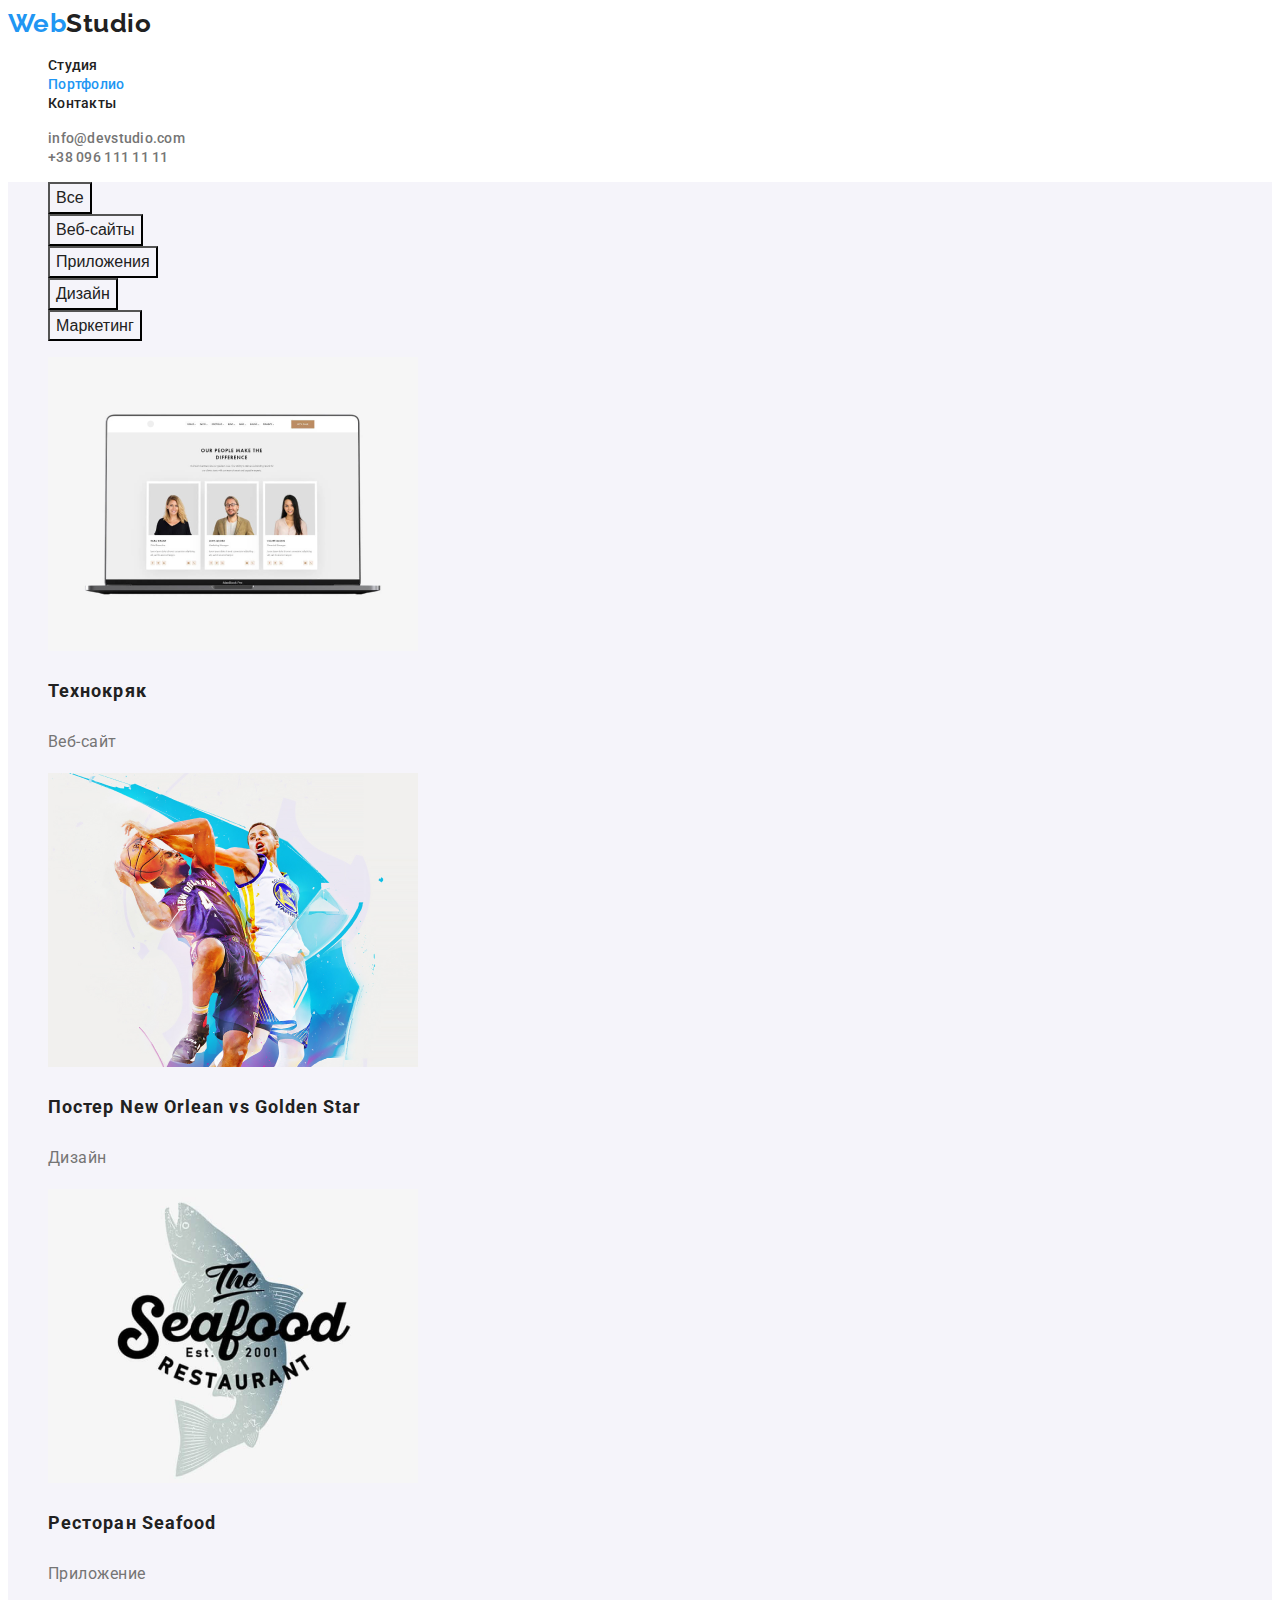
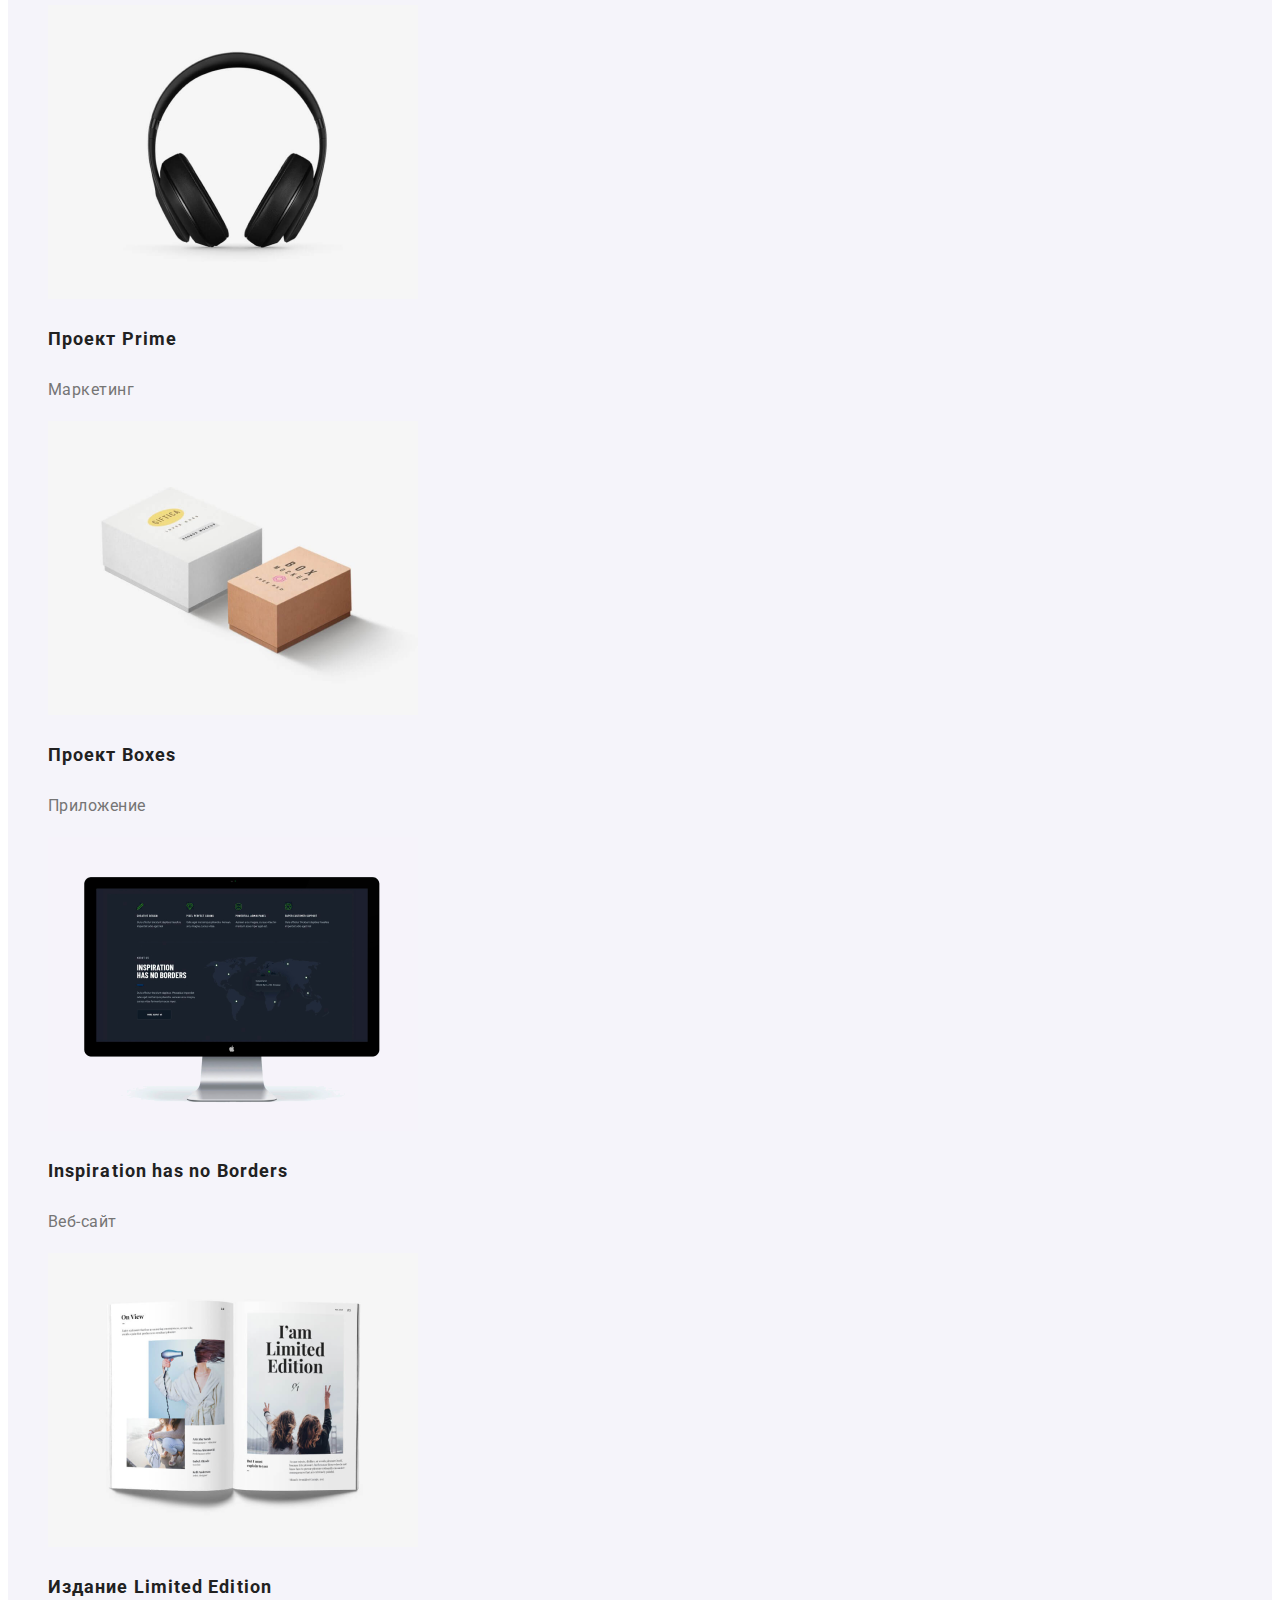
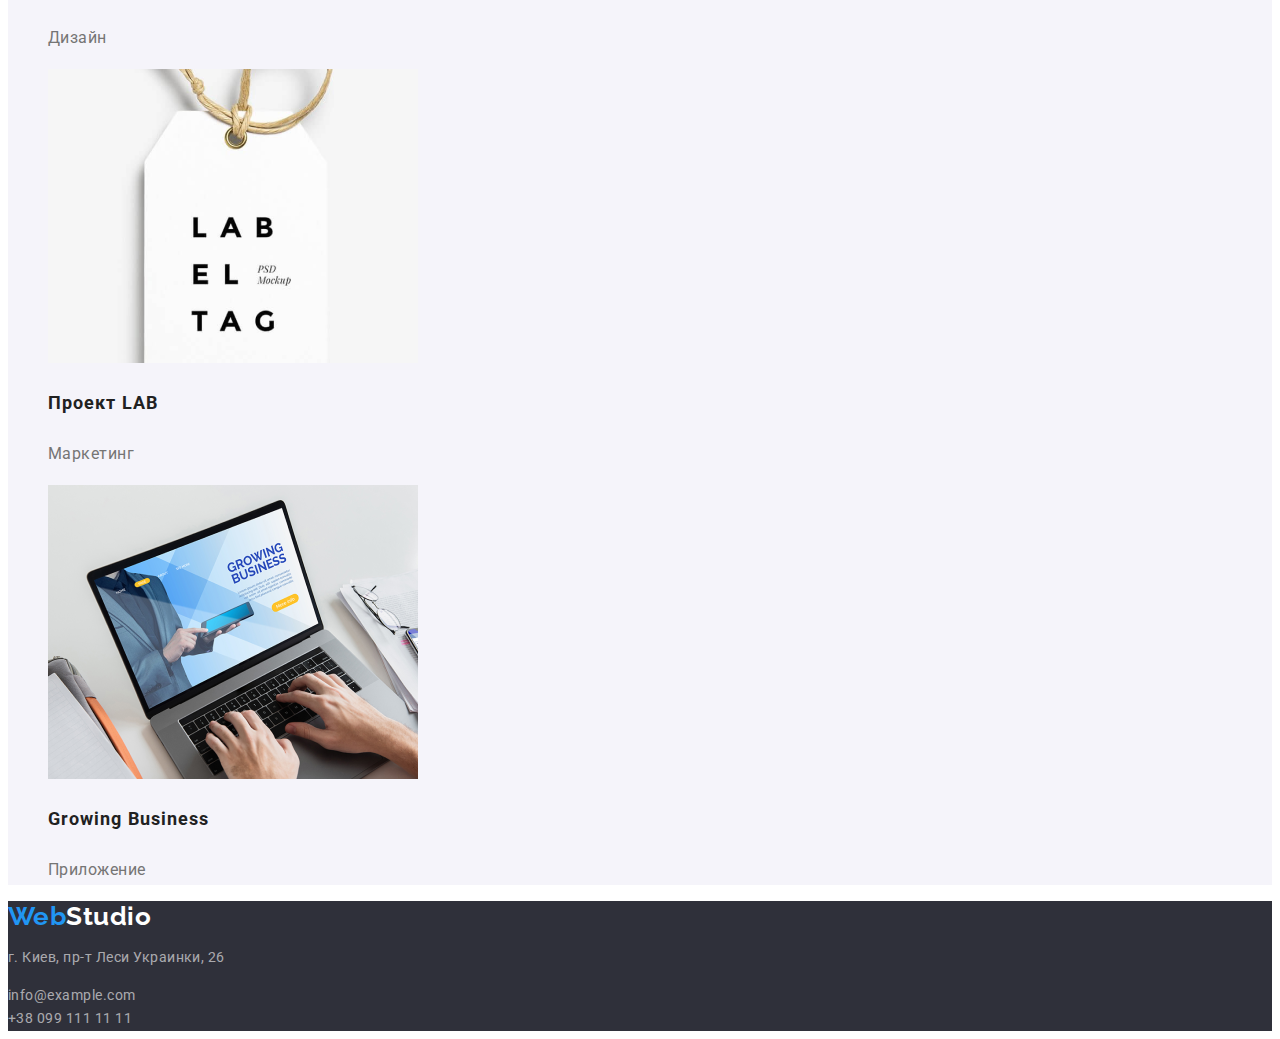
==== portfolio.html @ 4882abe3 "Копи с ДЗ 2" ====
<!DOCTYPE html>
<html lang="en">
<head>

    <meta charset="UTF-8">
    <meta name="viewport" content="width=device-width, initial-scale=1.0">
    <title>Портфолио</title>
    <link rel="stylesheet" href="https://cdnjs.cloudflare.com/ajax/libs/modern-normalize/1.0.0/modern-normalize.min.css"
        integrity="sha512-ISS7cAi1PEhQ8jnbJpJZMd29NlhNj4AWYyLOSp2CE/CsHxTCu+r+t0D2yoJudVrd0/8fTVPUVDzY5Tvli75u/g=="
        crossorigin="anonymous" />
    <link rel="preconnect" href="https://fonts.gstatic.com">
    <link href="https://fonts.googleapis.com/css2?family=Raleway:wght@700&family=Roboto:wght@400;500;700;900&display=swap"
        rel="stylesheet">
    <link rel="stylesheet" href="./css/styles.css">
    
</head>

<body>

    <!--Шапка-->

    <header>
        <nav class="nav">
            <a href="./index.html" class="nav-link-logo"><span class="logo">Web</span>Studio</a>
    
            <ul class="site-nav">
                <li><a href="./index.html" class="link">Студия</a></li>
                <li><a href="./portfolio.html" class="link current">Портфолио</a></li>
                <li><a href="/" class="link">Контакты</a></li>
            </ul>
    
        </nav>
        <ul class="auth-nav">
            <li><a href="mailto:info@devstudio.com" class="link">info@devstudio.com</a></li>
            <li><a href="tel:+380961111111" class="link">+38 096 111 11 11</a></li>
        </ul>
    </header>

    <main>

        <!--Фильтры-->

        <section class="section-workcin">
            <h1 class="display">Наши работы</h1>

            <ul class="nav-button">
                <li><button type="button" class="button">Все</button></li>
                <li><button type="button" class="button">Веб-сайты</button></li>
                <li><button type="button" class="button">Приложения</button></li>
                <li><button type="button" class="button">Дизайн</button></li>
                <li><button type="button" class="button">Маркетинг</button></li>
            </ul>

            <!-- Наши работы -->

            <ul>
                <li>
                    <a href=""><img src="./images/Tehnokryak.png" alt="Ноутбук на экране фото людей" 
                    width="370" height="294">
                    <h3 class="section-title">Технокряк</h3>
                    <p class="section-text work">Веб-сайт</p></a>
                </li>
                <li>
                    <a href=""><img src="./images/NewOrleanvsGoldenStar.png" alt="Баскетболисты" width="370" height="294">
                    <h3 class="section-title">Постер New Orlean vs Golden Star</h3>
                    <p class="section-text work">Дизайн</p></a>
                </li>
                <li>
                    <a href=""><img src="./images/Seafood.png" alt="Название ресторана" width="370" height="294">
                    <h3 class="section-title">Ресторан Seafood</h3>
                    <p class="section-text work">Приложение</p></a>
                </li>
                <li>
                    <a href=""><img src="./images/Prime.png" alt="Наушники" width="370" height="294">
                    <h3 class="section-title">Проект Prime</h3>
                    <p class="section-text work">Маркетинг</p></a>
                </li>
                <li>
                    <a href=""><img src="./images/Boxes.png" alt="Картонные коробки" width="370" height="294">
                    <h3 class="section-title">Проект Boxes</h3>
                    <p class="section-text work">Приложение</p></a>
                </li>
                <li>
                    <a href=""><img src="./images/InspirationhasnoBorders.png" alt="Ноутбук на экране фото людей" width="370" height="294">
                    <h3 class="section-title">Inspiration has no Borders</h3>
                    <p class="section-text work">Веб-сайт</p></a>
                </li>
                <li>
                    <a href=""><img src="./images/LimitedEdition.png" alt="Раскрытая книга" width="370" height="294">
                    <h3 class="section-title">Издание Limited Edition</h3>
                    <p class="section-text work">Дизайн</p></a>
                </li>
                <li>
                    <a href=""><img src="./images/LAB.png" alt="Бирка на нитке" width="370" height="294">
                    <h3 class="section-title">Проект LAB</h3>
                    <p class="section-text work">Маркетинг</p></a>
                </li>
                <li>
                    <a href=""><img src="./images/GrowingBusiness.png" alt="Человек работает на ноутбуке" width="370" height="294">
                    <h3 class="section-title">Growing Business</h3>
                    <p class="section-text work">Приложение</p></a>
                </li>
            </ul>
        </section>

    </main>

    <!--Футер-->

    <footer class="footer">
        <a href="./index.html" class="nav-link-logo footer"><span class="logo">Web</span>Studio</a>
        <address class="address">
            <p class="footer-text">г. Киев, пр-т Леси Украинки, 26</p>
            <a href="mailto:info@example.com" class="footer-link">info@example.com</a>
            <br>
            <a href="tel:+380991111111" class="footer-link">+38 099 111 11 11</a>
        </address>
    </footer>

</body>

</html>
---- css/styles.css ----
/* цвет основной h2-h6 #212121;*/
/* цвет текста #757575 */
/* цвет фона шапки #FFFFFF;*/
/* цвет фона вторичный #2F303A;*/
/* цвет фона чем мы занимаемся #E5E5E5; */
/* цвет фона наша команда #F5F4FA; */
/* акцент #2196F3 */
/* подвал линки rgba(255, 255, 255, 0.6); */

/* Основные цвета */
:root {
  --primary-text-color: #212121;
  --title-text-color: #757575;
  --primary-white-color: #ffffff;
  --secondary-color: #2f303a;
  --secondary-fon-color: #e5e5e5;
  --accent-color: #2196f3;
  --secondary-command-color: #f5f4fa;
  --footer-link-color: rgba(255, 255, 255, 0.6);
}

/* Стили для index.html */

body {
  background-color: var(--primary-white-color);
  color: var(--title-text-color);
  font-family: Roboto, sans-serif;
  letter-spacing: 0.03em;
}

a {
  text-decoration: none;
}

ul {
  list-style: none;
}

/* Шапка */

/* главная навигация */

.link {
  color: var(--primary-text-color);
  font-weight: 500;
  font-size: 14px;
  line-height: 1.14;
  letter-spacing: 0.02em;
}

.current {
  color: var(--accent-color);
}

.nav-link-logo:hover,
.nav-link-logo:focus {
  color: var(--accent-color);
}

.nav-link-logo {
  color: var(--primary-text-color);
  font-family: Raleway;
  font-weight: 700;
  font-size: 26px;
  line-height: 1.19;
}

.logo {
  color: var(--accent-color);
  font-family: Raleway;
  font-weight: 700;
  font-size: 26px;
  line-height: 1.19;
}

.auth-nav .link {
  color: var(--title-text-color);
}

.link:hover,
.link:focus {
  color: var(--accent-color);
}

/* Герой */

.hero {
  background-color: var(--secondary-color);
}

.hero-title {
  color: var(--primary-white-color);
  font-weight: 900;
  font-size: 44px;
  line-height: 1.36;
  text-align: center;
  letter-spacing: 0.06em;
  text-transform: uppercase;
}

.hero-button {
  color: var(--primary-white-color);
  background-color: var(--accent-color);
  font-weight: 700;
  font-size: 16px;
  line-height: 1.87;
  display: flex;
  align-items: center;
  text-align: center;
  letter-spacing: 0.06em;
}

.hero-button:hover,
.hero-button:focus {
  color: var(--accent-color);
  background-color: var(--primary-white-color);
}

/* Блоки секции */

.advant-title {
  color: var(--primary-text-color);
  font-weight: 700;
  font-size: 14px;
  line-height: 1.14;
  text-transform: uppercase;
}

.section-text {
  color: var(--title-text-color);
  font-weight: 400;
  font-size: 14px;
  line-height: 1.71;
}

/* Наша команда */

.section-command {
  background-color: var(--secondary-command-color);
}

/* Чем мы занимаемся */

.section-title.desc {
  color: var(--primary-text-color);
  font-weight: 700;
  font-size: 36px;
  line-height: 1.16;
  text-align: center;
}

.section-name {
  color: var(--primary-text-color);
  font-weight: 500;
  font-size: 16px;
  line-height: 1.9;
  text-align: center;
}

.section-work {
  font-weight: 400;
  font-size: 16px;
  line-height: 1.19;
  text-align: center;
}

/* Подвал */

.footer {
  background-color: var(--secondary-color);
}

.address {
  font-style: normal;
}

.nav-link-logo.footer {
  color: var(--primary-white-color);
  font-family: Raleway;
  font-weight: 700;
  font-size: 26px;
  line-height: 1.19;
}

.nav-link-logo.footer:hover,
.nav-link-logo.footer:focus {
  color: var(--accent-color);
}

.footer-link {
  color: var(--footer-link-color);
  font-weight: 400;
  font-size: 14px;
  line-height: 1.71;
}

.footer-link:hover,
.footer-link:focus {
  color: var(--accent-color);
}

.footer-text {
  color: var(--footer-link-color);
  font-weight: 400;
  font-size: 14px;
  line-height: 1.71;
}

/* Стили для Портфолио */

/* Кнопки */
/* Фильтры */

.button {
  color: var(--primary-text-color);
  background-color: var(--secondary-command-color);
  font-weight: 500;
  font-size: 16px;
  line-height: 1.62;
}

.button:hover,
.button:focus {
  color: var(--primary-white-color);
  background-color: var(--accent-color);
}

/* Наши работы  */

.display {
  display: none;
}

.section-workcin {
  background-color: var(--secondary-command-color);
}

.section-title {
  color: var(--primary-text-color);
  font-weight: 700;
  font-size: 18px;
  line-height: 2;
  letter-spacing: 0.06em;
}

.section-text {
  color: var(--title-text-color);
  font-weight: 400;
  font-size: 16px;
  line-height: 1.87;
}

.work {
  font-weight: 400;
  font-size: 16px;
  line-height: 1.87;
}
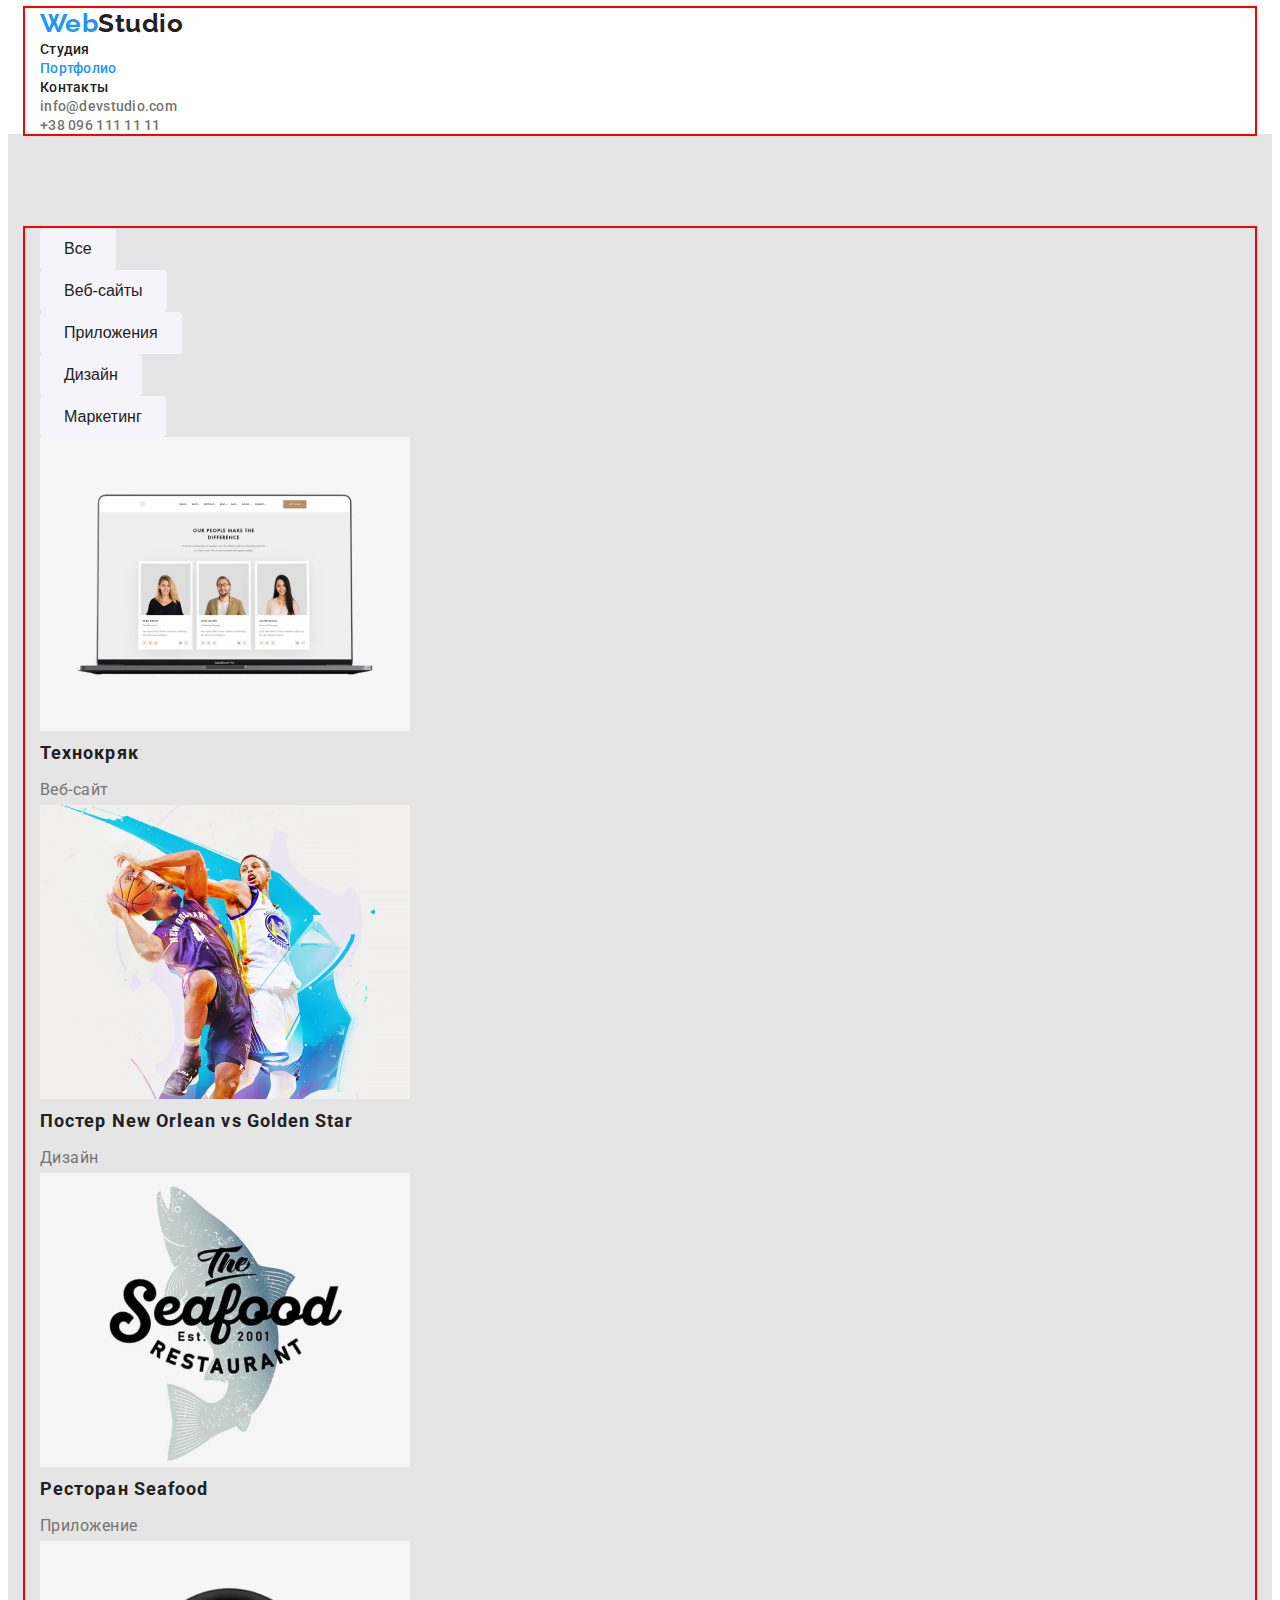
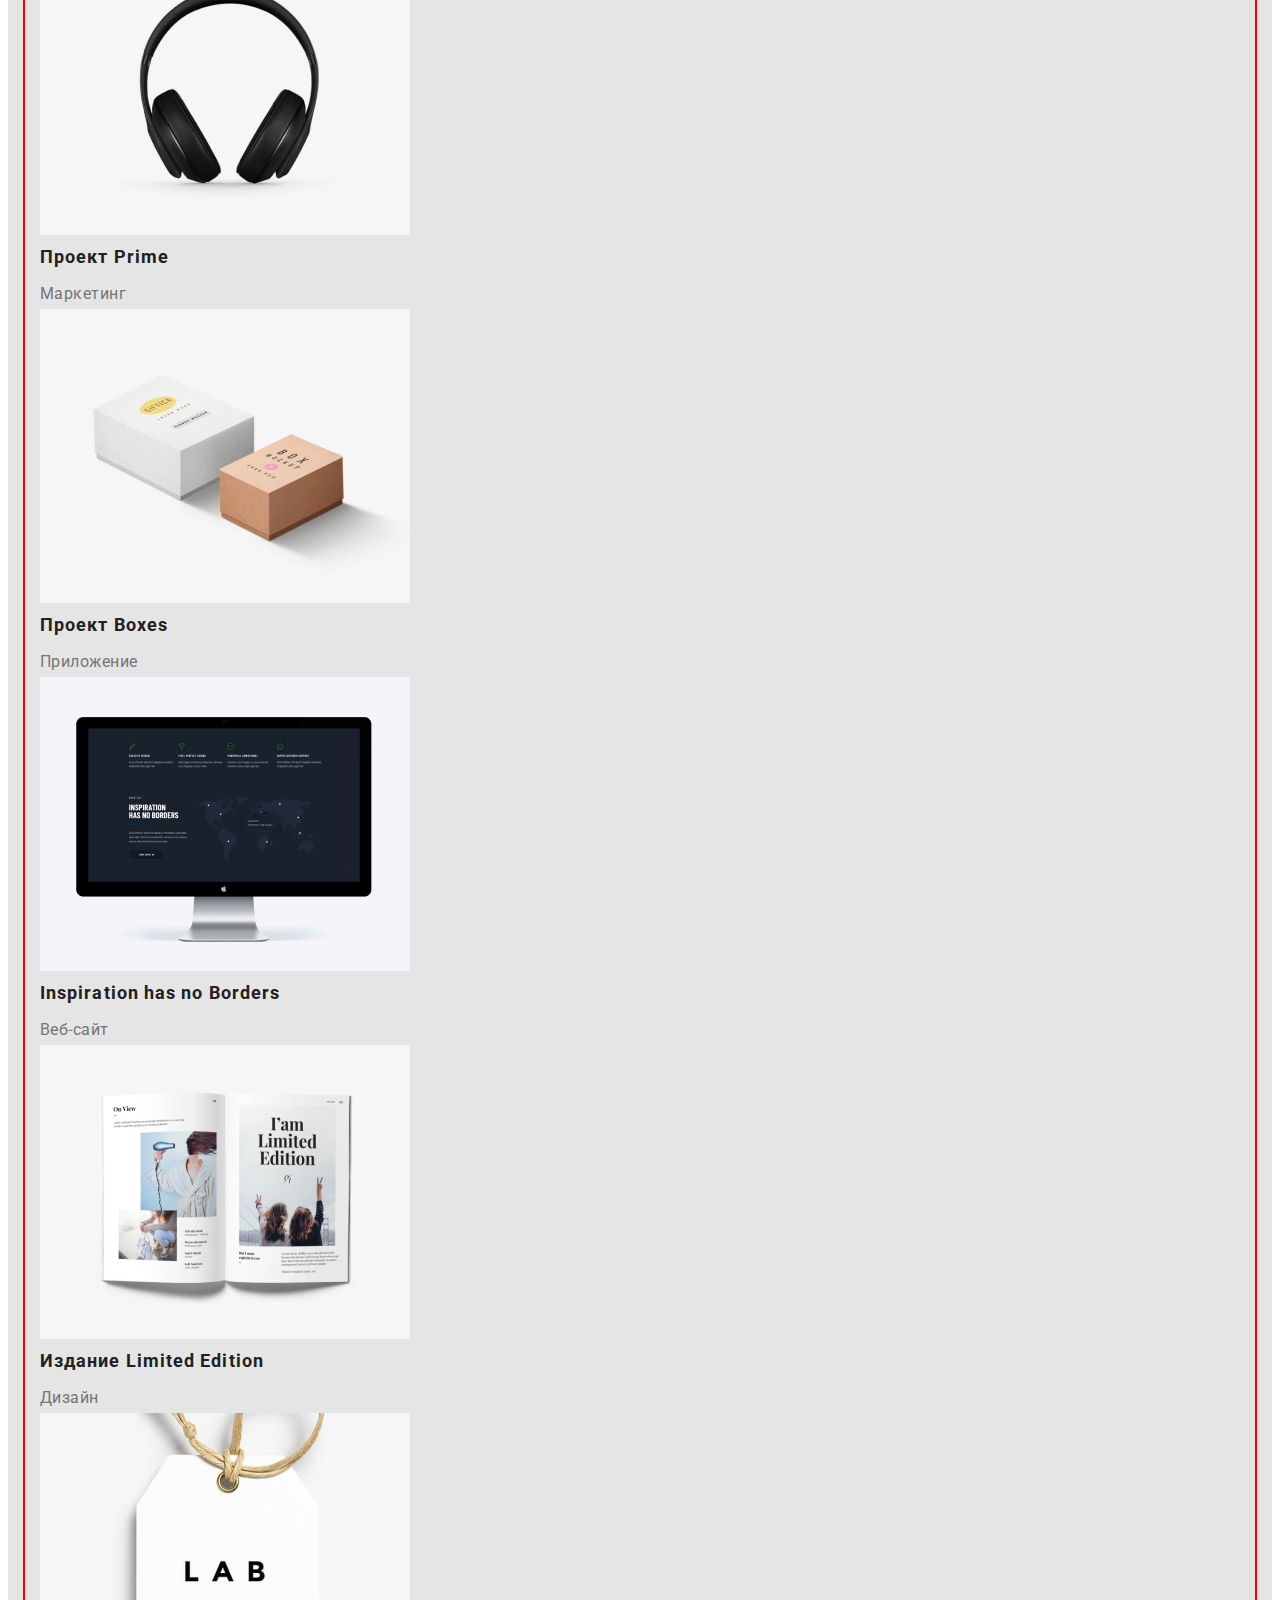
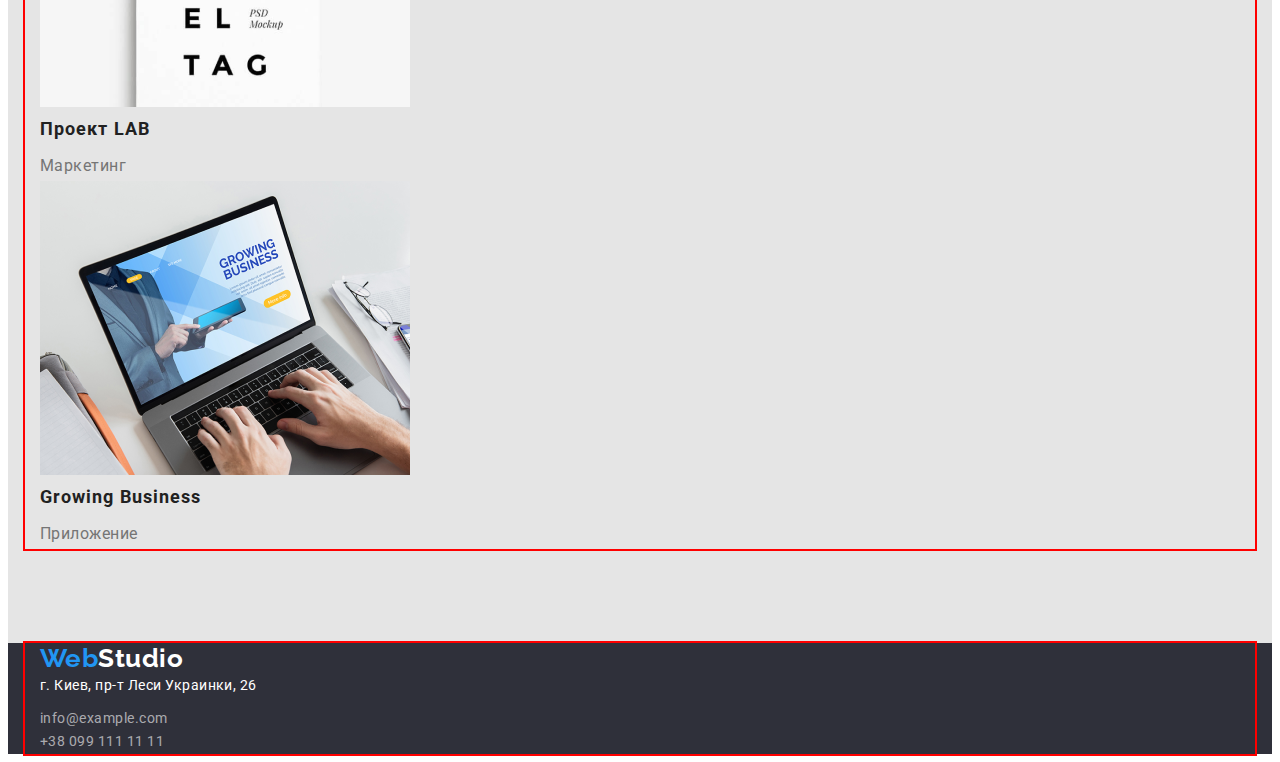
==== commit 9858bac5: "Проставил падинги и марджины" ====
--- a/portfolio.html
+++ b/portfolio.html
@@ -1,122 +1,202 @@
 <!DOCTYPE html>
 <html lang="en">
-<head>
-
-    <meta charset="UTF-8">
-    <meta name="viewport" content="width=device-width, initial-scale=1.0">
+  <head>
+    <meta charset="UTF-8" />
+    <meta name="viewport" content="width=device-width, initial-scale=1.0" />
     <title>Портфолио</title>
-    <link rel="stylesheet" href="https://cdnjs.cloudflare.com/ajax/libs/modern-normalize/1.0.0/modern-normalize.min.css"
-        integrity="sha512-ISS7cAi1PEhQ8jnbJpJZMd29NlhNj4AWYyLOSp2CE/CsHxTCu+r+t0D2yoJudVrd0/8fTVPUVDzY5Tvli75u/g=="
-        crossorigin="anonymous" />
-    <link rel="preconnect" href="https://fonts.gstatic.com">
-    <link href="https://fonts.googleapis.com/css2?family=Raleway:wght@700&family=Roboto:wght@400;500;700;900&display=swap"
-        rel="stylesheet">
-    <link rel="stylesheet" href="./css/styles.css">
-    
-</head>
-
-<body>
-
+    <link
+      href="https://fonts.googleapis.com/css2?family=Raleway:wght@700&family=Roboto:wght@400;500;700;900&display=swap"
+      rel="stylesheet"
+    />
+    <link
+      rel="stylesheet"
+      href="https://cdnjs.cloudflare.com/ajax/libs/modern-normalize/1.0.0/modern-normalize.min.css"
+      integrity="sha512-ISS7cAi1PEhQ8jnbJpJZMd29NlhNj4AWYyLOSp2CE/CsHxTCu+r+t0D2yoJudVrd0/8fTVPUVDzY5Tvli75u/g=="
+      crossorigin="anonymous"
+    />
+    <link rel="preconnect" href="https://fonts.gstatic.com" />
+
+    <link rel="stylesheet" href="./css/styles.css" />
+  </head>
+
+  <body>
     <!--Шапка-->
 
     <header>
-        <nav class="nav">
-            <a href="./index.html" class="nav-link-logo"><span class="logo">Web</span>Studio</a>
-    
-            <ul class="site-nav">
-                <li><a href="./index.html" class="link">Студия</a></li>
-                <li><a href="./portfolio.html" class="link current">Портфолио</a></li>
-                <li><a href="/" class="link">Контакты</a></li>
-            </ul>
-    
+      <div class="container">
+        <nav>
+          <a href="./index.html" class="nav-link-logo"
+            ><span class="logo">Web</span>Studio</a
+          >
+
+          <ul class="site-nav">
+            <li><a href="./index.html" class="link">Студия</a></li>
+            <li>
+              <a href="./portfolio.html" class="link current">Портфолио</a>
+            </li>
+            <li><a href="/" class="link">Контакты</a></li>
+          </ul>
         </nav>
         <ul class="auth-nav">
-            <li><a href="mailto:info@devstudio.com" class="link">info@devstudio.com</a></li>
-            <li><a href="tel:+380961111111" class="link">+38 096 111 11 11</a></li>
+          <li>
+            <a href="mailto:info@devstudio.com" class="link"
+              >info@devstudio.com</a
+            >
+          </li>
+          <li>
+            <a href="tel:+380961111111" class="link">+38 096 111 11 11</a>
+          </li>
         </ul>
+      </div>
     </header>
 
     <main>
-
-        <!--Фильтры-->
-
-        <section class="section-workcin">
-            <h1 class="display">Наши работы</h1>
-
-            <ul class="nav-button">
-                <li><button type="button" class="button">Все</button></li>
-                <li><button type="button" class="button">Веб-сайты</button></li>
-                <li><button type="button" class="button">Приложения</button></li>
-                <li><button type="button" class="button">Дизайн</button></li>
-                <li><button type="button" class="button">Маркетинг</button></li>
-            </ul>
-
-            <!-- Наши работы -->
-
-            <ul>
-                <li>
-                    <a href=""><img src="./images/Tehnokryak.png" alt="Ноутбук на экране фото людей" 
-                    width="370" height="294">
-                    <h3 class="section-title">Технокряк</h3>
-                    <p class="section-text work">Веб-сайт</p></a>
-                </li>
-                <li>
-                    <a href=""><img src="./images/NewOrleanvsGoldenStar.png" alt="Баскетболисты" width="370" height="294">
-                    <h3 class="section-title">Постер New Orlean vs Golden Star</h3>
-                    <p class="section-text work">Дизайн</p></a>
-                </li>
-                <li>
-                    <a href=""><img src="./images/Seafood.png" alt="Название ресторана" width="370" height="294">
-                    <h3 class="section-title">Ресторан Seafood</h3>
-                    <p class="section-text work">Приложение</p></a>
-                </li>
-                <li>
-                    <a href=""><img src="./images/Prime.png" alt="Наушники" width="370" height="294">
-                    <h3 class="section-title">Проект Prime</h3>
-                    <p class="section-text work">Маркетинг</p></a>
-                </li>
-                <li>
-                    <a href=""><img src="./images/Boxes.png" alt="Картонные коробки" width="370" height="294">
-                    <h3 class="section-title">Проект Boxes</h3>
-                    <p class="section-text work">Приложение</p></a>
-                </li>
-                <li>
-                    <a href=""><img src="./images/InspirationhasnoBorders.png" alt="Ноутбук на экране фото людей" width="370" height="294">
-                    <h3 class="section-title">Inspiration has no Borders</h3>
-                    <p class="section-text work">Веб-сайт</p></a>
-                </li>
-                <li>
-                    <a href=""><img src="./images/LimitedEdition.png" alt="Раскрытая книга" width="370" height="294">
-                    <h3 class="section-title">Издание Limited Edition</h3>
-                    <p class="section-text work">Дизайн</p></a>
-                </li>
-                <li>
-                    <a href=""><img src="./images/LAB.png" alt="Бирка на нитке" width="370" height="294">
-                    <h3 class="section-title">Проект LAB</h3>
-                    <p class="section-text work">Маркетинг</p></a>
-                </li>
-                <li>
-                    <a href=""><img src="./images/GrowingBusiness.png" alt="Человек работает на ноутбуке" width="370" height="294">
-                    <h3 class="section-title">Growing Business</h3>
-                    <p class="section-text work">Приложение</p></a>
-                </li>
-            </ul>
-        </section>
-
+      <!--Фильтры-->
+
+      <section class="section-workcin">
+        <div class="container">
+          <h1 class="display">Наши работы</h1>
+
+          <ul class="nav-button">
+            <li><button type="button" class="button">Все</button></li>
+            <li><button type="button" class="button">Веб-сайты</button></li>
+            <li><button type="button" class="button">Приложения</button></li>
+            <li><button type="button" class="button">Дизайн</button></li>
+            <li><button type="button" class="button">Маркетинг</button></li>
+          </ul>
+
+          <!-- Наши работы -->
+
+          <ul>
+            <li>
+              <a href=""
+                ><img
+                  src="./images/Tehnokryak.png"
+                  alt="Ноутбук на экране фото людей"
+                  width="370"
+                  height="294"
+                />
+                <h3 class="section-title">Технокряк</h3>
+                <p class="section-text work">Веб-сайт</p>
+              </a>
+            </li>
+            <li>
+              <a href=""
+                ><img
+                  src="./images/NewOrleanvsGoldenStar.png"
+                  alt="Баскетболисты"
+                  width="370"
+                  height="294"
+                />
+                <h3 class="section-title">Постер New Orlean vs Golden Star</h3>
+                <p class="section-text work">Дизайн</p>
+              </a>
+            </li>
+            <li>
+              <a href=""
+                ><img
+                  src="./images/Seafood.png"
+                  alt="Название ресторана"
+                  width="370"
+                  height="294"
+                />
+                <h3 class="section-title">Ресторан Seafood</h3>
+                <p class="section-text work">Приложение</p>
+              </a>
+            </li>
+            <li>
+              <a href=""
+                ><img
+                  src="./images/Prime.png"
+                  alt="Наушники"
+                  width="370"
+                  height="294"
+                />
+                <h3 class="section-title">Проект Prime</h3>
+                <p class="section-text work">Маркетинг</p>
+              </a>
+            </li>
+            <li>
+              <a href=""
+                ><img
+                  src="./images/Boxes.png"
+                  alt="Картонные коробки"
+                  width="370"
+                  height="294"
+                />
+                <h3 class="section-title">Проект Boxes</h3>
+                <p class="section-text work">Приложение</p>
+              </a>
+            </li>
+            <li>
+              <a href=""
+                ><img
+                  src="./images/InspirationhasnoBorders.png"
+                  alt="Ноутбук на экране фото людей"
+                  width="370"
+                  height="294"
+                />
+                <h3 class="section-title">Inspiration has no Borders</h3>
+                <p class="section-text work">Веб-сайт</p>
+              </a>
+            </li>
+            <li>
+              <a href=""
+                ><img
+                  src="./images/LimitedEdition.png"
+                  alt="Раскрытая книга"
+                  width="370"
+                  height="294"
+                />
+                <h3 class="section-title">Издание Limited Edition</h3>
+                <p class="section-text work">Дизайн</p>
+              </a>
+            </li>
+            <li>
+              <a href=""
+                ><img
+                  src="./images/LAB.png"
+                  alt="Бирка на нитке"
+                  width="370"
+                  height="294"
+                />
+                <h3 class="section-title">Проект LAB</h3>
+                <p class="section-text work">Маркетинг</p>
+              </a>
+            </li>
+            <li>
+              <a href=""
+                ><img
+                  src="./images/GrowingBusiness.png"
+                  alt="Человек работает на ноутбуке"
+                  width="370"
+                  height="294"
+                />
+                <h3 class="section-title">Growing Business</h3>
+                <p class="section-text work">Приложение</p>
+              </a>
+            </li>
+          </ul>
+        </div>
+      </section>
     </main>
 
     <!--Футер-->
 
     <footer class="footer">
-        <a href="./index.html" class="nav-link-logo footer"><span class="logo">Web</span>Studio</a>
+      <div class="container">
+        <a href="./index.html" class="nav-link-logo footer"
+          ><span class="logo">Web</span>Studio</a
+        >
         <address class="address">
-            <p class="footer-text">г. Киев, пр-т Леси Украинки, 26</p>
-            <a href="mailto:info@example.com" class="footer-link">info@example.com</a>
-            <br>
-            <a href="tel:+380991111111" class="footer-link">+38 099 111 11 11</a>
+          <p class="footer-text">г. Киев, пр-т Леси Украинки, 26</p>
+          <a href="mailto:info@example.com" class="footer-link"
+            >info@example.com</a
+          >
+          <br />
+          <a href="tel:+380991111111" class="footer-link">+38 099 111 11 11</a>
         </address>
+      </div>
     </footer>
-
-</body>
-
-</html>+  </body>
+</html>
--- a/css/styles.css
+++ b/css/styles.css
@@ -33,12 +33,23 @@
 }
 
 ul {
+  margin: 0;
+  padding: 0;
   list-style: none;
 }
 
 /* Шапка */
 
 /* главная навигация */
+
+.container {
+  margin-left: auto;
+  margin-right: auto;
+  width: 1200px;
+  padding: 0 15px;
+
+  outline: 2px solid red;
+}
 
 .link {
   color: var(--primary-text-color);
@@ -86,19 +97,29 @@
 
 .hero {
   background-color: var(--secondary-color);
+  text-align: center;
 }
 
 .hero-title {
+  margin-top: 0;
+  margin-bottom: 30px;
+
   color: var(--primary-white-color);
   font-weight: 900;
   font-size: 44px;
   line-height: 1.36;
-  text-align: center;
   letter-spacing: 0.06em;
   text-transform: uppercase;
 }
 
 .hero-button {
+  display: inline-block;
+  border: 1px solid transparent;
+  text-align: center;
+  min-width: 200px;
+  border-radius: 4px;
+  padding: 10px 32px;
+
   color: var(--primary-white-color);
   background-color: var(--accent-color);
   font-weight: 700;
@@ -106,19 +127,31 @@
   line-height: 1.87;
   display: flex;
   align-items: center;
-  text-align: center;
   letter-spacing: 0.06em;
+
+  display: inline-block;
+  text-align: center;
+
+  cursor: pointer;
 }
 
 .hero-button:hover,
 .hero-button:focus {
   color: var(--accent-color);
   background-color: var(--primary-white-color);
+  border: 1px solid transparent;
 }
 
 /* Блоки секции */
 
+.section-advant {
+  padding-top: 96px;
+  padding-bottom: 94px;
+}
+
 .advant-title {
+  margin: 0;
+
   color: var(--primary-text-color);
   font-weight: 700;
   font-size: 14px;
@@ -127,6 +160,8 @@
 }
 
 .section-text {
+  margin: 0;
+
   color: var(--title-text-color);
   font-weight: 400;
   font-size: 14px;
@@ -136,12 +171,22 @@
 /* Наша команда */
 
 .section-command {
+  padding-top: 94px;
+  padding-bottom: 94px;
+
   background-color: var(--secondary-command-color);
 }
 
 /* Чем мы занимаемся */
 
+.section {
+  padding-bottom: 94px;
+}
+
 .section-title.desc {
+  margin: 0;
+  margin-bottom: 50px;
+
   color: var(--primary-text-color);
   font-weight: 700;
   font-size: 36px;
@@ -149,7 +194,14 @@
   text-align: center;
 }
 
-.section-name {
+.img {
+  margin-bottom: 30px;
+}
+
+.section-title.section-name {
+  margin: 0;
+  margin-bottom: 10px;
+
   color: var(--primary-text-color);
   font-weight: 500;
   font-size: 16px;
@@ -200,7 +252,10 @@
 }
 
 .footer-text {
-  color: var(--footer-link-color);
+  margin: 0;
+  padding-bottom: 9px;
+
+  color: var(--primary-white-color);
   font-weight: 400;
   font-size: 14px;
   line-height: 1.71;
@@ -212,16 +267,25 @@
 /* Фильтры */
 
 .button {
+  border-radius: 4px;
+  padding: 6px 22px;
+  display: inline-block;
+  text-align: center;
+  border-color: transparent;
+  min-height: 38px;
+
   color: var(--primary-text-color);
   background-color: var(--secondary-command-color);
   font-weight: 500;
   font-size: 16px;
   line-height: 1.62;
+
+  cursor: pointer;
 }
 
 .button:hover,
 .button:focus {
-  color: var(--primary-white-color);
+  color: var(--secondary-command-color);
   background-color: var(--accent-color);
 }
 
@@ -232,10 +296,16 @@
 }
 
 .section-workcin {
-  background-color: var(--secondary-command-color);
+  padding-top: 94px;
+  padding-bottom: 94px;
+
+  background-color: var(--secondary-fon-color);
 }
 
 .section-title {
+  margin: 0;
+  margin-bottom: 4px;
+
   color: var(--primary-text-color);
   font-weight: 700;
   font-size: 18px;
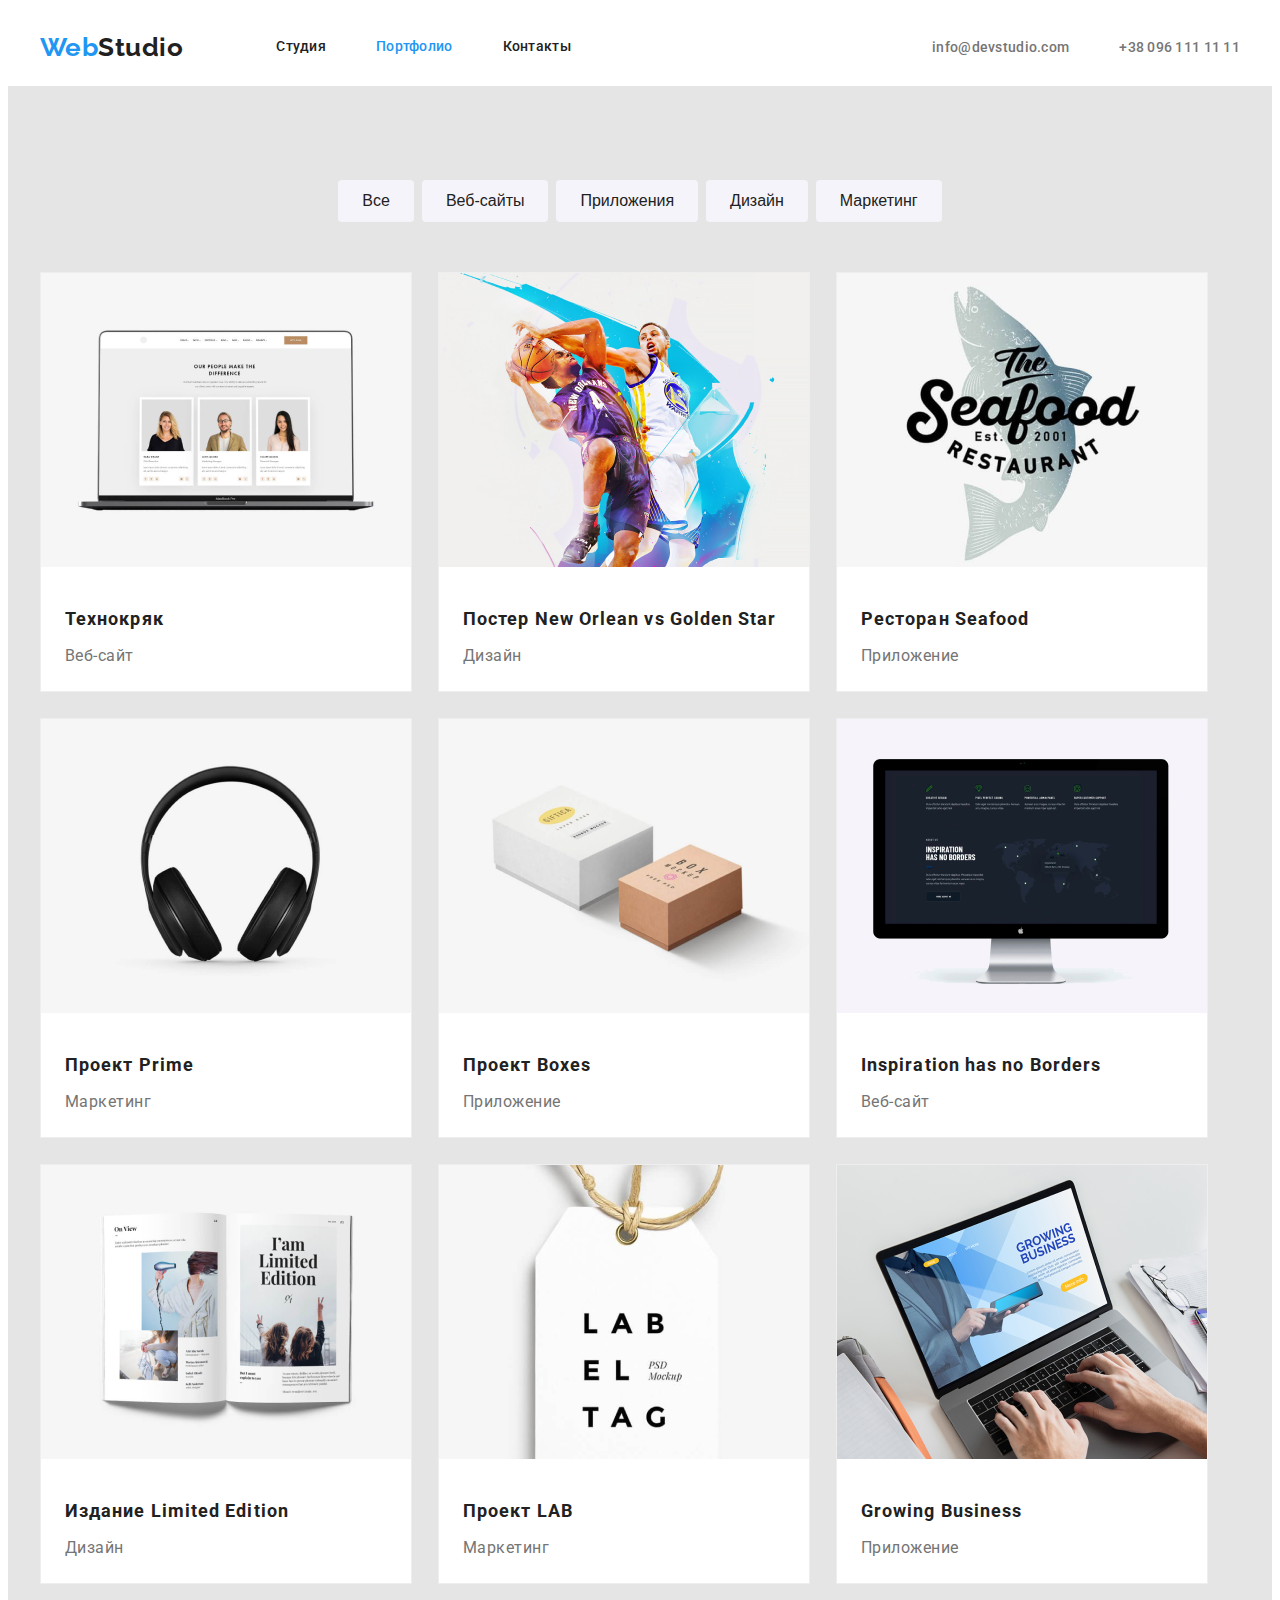
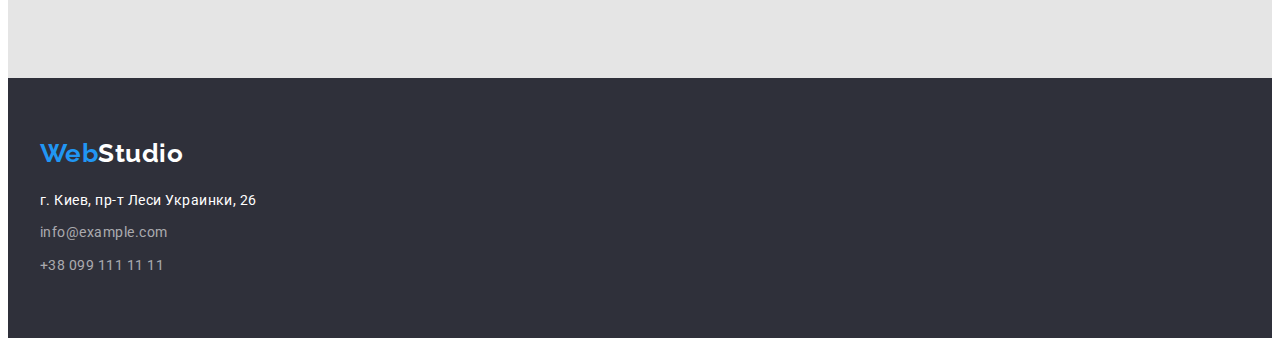
==== commit 02d27bb6: "закончил ДЗ-3" ====
--- a/portfolio.html
+++ b/portfolio.html
@@ -23,27 +23,28 @@
     <!--Шапка-->
 
     <header>
-      <div class="container">
-        <nav>
-          <a href="./index.html" class="nav-link-logo"
-            ><span class="logo">Web</span>Studio</a
-          >
-
-          <ul class="site-nav">
-            <li><a href="./index.html" class="link">Студия</a></li>
-            <li>
-              <a href="./portfolio.html" class="link current">Портфолио</a>
-            </li>
-            <li><a href="/" class="link">Контакты</a></li>
-          </ul>
-        </nav>
-        <ul class="auth-nav">
-          <li>
+      <div class="container main-nav">
+        <a href="./index.html" class="nav-link-logo"
+          ><span class="logo">Web</span>Studio</a
+        >
+
+        <ul class="site-nav ul">
+          <li class="item">
+            <a href="./index.html" class="link">Студия</a>
+          </li>
+          <li class="item">
+            <a href="./portfolio.html" class="link current">Портфолио</a>
+          </li>
+          <li class="item"><a href="/" class="link">Контакты</a></li>
+        </ul>
+
+        <ul class="auth-nav ul">
+          <li class="item">
             <a href="mailto:info@devstudio.com" class="link"
               >info@devstudio.com</a
             >
           </li>
-          <li>
+          <li class="item">
             <a href="tel:+380961111111" class="link">+38 096 111 11 11</a>
           </li>
         </ul>
@@ -55,22 +56,35 @@
 
       <section class="section-workcin">
         <div class="container">
-          <h1 class="display">Наши работы</h1>
-
-          <ul class="nav-button">
-            <li><button type="button" class="button">Все</button></li>
-            <li><button type="button" class="button">Веб-сайты</button></li>
-            <li><button type="button" class="button">Приложения</button></li>
-            <li><button type="button" class="button">Дизайн</button></li>
-            <li><button type="button" class="button">Маркетинг</button></li>
-          </ul>
+          <h1 class="vizually-hidden">Наши работы</h1>
+
+          <div class="btn-flex">
+            <ul class="nav-button ul">
+              <li class="btn-flex">
+                <button type="button" class="button">Все</button>
+              </li>
+              <li class="btn-flex">
+                <button type="button" class="button">Веб-сайты</button>
+              </li>
+              <li class="btn-flex">
+                <button type="button" class="button">Приложения</button>
+              </li>
+              <li class="btn-flex">
+                <button type="button" class="button">Дизайн</button>
+              </li>
+              <li class="btn-flex">
+                <button type="button" class="button">Маркетинг</button>
+              </li>
+            </ul>
+          </div>
 
           <!-- Наши работы -->
 
-          <ul>
-            <li>
-              <a href=""
-                ><img
+          <ul class="pic-box ul">
+            <li class="pic-flex">
+              <a href=""
+                ><img
+                  class="pic"
                   src="./images/Tehnokryak.png"
                   alt="Ноутбук на экране фото людей"
                   width="370"
@@ -80,9 +94,10 @@
                 <p class="section-text work">Веб-сайт</p>
               </a>
             </li>
-            <li>
-              <a href=""
-                ><img
+            <li class="pic-flex">
+              <a href=""
+                ><img
+                  class="pic"
                   src="./images/NewOrleanvsGoldenStar.png"
                   alt="Баскетболисты"
                   width="370"
@@ -92,9 +107,10 @@
                 <p class="section-text work">Дизайн</p>
               </a>
             </li>
-            <li>
-              <a href=""
-                ><img
+            <li class="pic-flex">
+              <a href=""
+                ><img
+                  class="pic"
                   src="./images/Seafood.png"
                   alt="Название ресторана"
                   width="370"
@@ -104,9 +120,10 @@
                 <p class="section-text work">Приложение</p>
               </a>
             </li>
-            <li>
-              <a href=""
-                ><img
+            <li class="pic-flex">
+              <a href=""
+                ><img
+                  class="pic"
                   src="./images/Prime.png"
                   alt="Наушники"
                   width="370"
@@ -116,9 +133,10 @@
                 <p class="section-text work">Маркетинг</p>
               </a>
             </li>
-            <li>
-              <a href=""
-                ><img
+            <li class="pic-flex">
+              <a href=""
+                ><img
+                  class="pic"
                   src="./images/Boxes.png"
                   alt="Картонные коробки"
                   width="370"
@@ -128,9 +146,10 @@
                 <p class="section-text work">Приложение</p>
               </a>
             </li>
-            <li>
-              <a href=""
-                ><img
+            <li class="pic-flex">
+              <a href=""
+                ><img
+                  class="pic"
                   src="./images/InspirationhasnoBorders.png"
                   alt="Ноутбук на экране фото людей"
                   width="370"
@@ -140,9 +159,10 @@
                 <p class="section-text work">Веб-сайт</p>
               </a>
             </li>
-            <li>
-              <a href=""
-                ><img
+            <li class="pic-flex">
+              <a href=""
+                ><img
+                  class="pic"
                   src="./images/LimitedEdition.png"
                   alt="Раскрытая книга"
                   width="370"
@@ -152,9 +172,10 @@
                 <p class="section-text work">Дизайн</p>
               </a>
             </li>
-            <li>
-              <a href=""
-                ><img
+            <li class="pic-flex">
+              <a href=""
+                ><img
+                  class="pic"
                   src="./images/LAB.png"
                   alt="Бирка на нитке"
                   width="370"
@@ -164,9 +185,10 @@
                 <p class="section-text work">Маркетинг</p>
               </a>
             </li>
-            <li>
-              <a href=""
-                ><img
+            <li class="pic-flex">
+              <a href=""
+                ><img
+                  class="pic"
                   src="./images/GrowingBusiness.png"
                   alt="Человек работает на ноутбуке"
                   width="370"
@@ -188,13 +210,16 @@
         <a href="./index.html" class="nav-link-logo footer"
           ><span class="logo">Web</span>Studio</a
         >
-        <address class="address">
+
+        <address class="address footer-flex">
           <p class="footer-text">г. Киев, пр-т Леси Украинки, 26</p>
           <a href="mailto:info@example.com" class="footer-link"
             >info@example.com</a
           >
-          <br />
-          <a href="tel:+380991111111" class="footer-link">+38 099 111 11 11</a>
+
+          <a href="tel:+380991111111" class="footer-link address-link"
+            >+38 099 111 11 11</a
+          >
         </address>
       </div>
     </footer>
--- a/css/styles.css
+++ b/css/styles.css
@@ -32,23 +32,28 @@
   text-decoration: none;
 }
 
-ul {
+/* Утилиты */
+
+.ul {
   margin: 0;
   padding: 0;
   list-style: none;
 }
-
-/* Шапка */
-
-/* главная навигация */
 
 .container {
   margin-left: auto;
   margin-right: auto;
   width: 1200px;
   padding: 0 15px;
-
-  outline: 2px solid red;
+}
+
+/* Шапка */
+
+/* главная навигация */
+
+.main-nav {
+  display: flex;
+  align-items: center;
 }
 
 .link {
@@ -82,6 +87,30 @@
   font-weight: 700;
   font-size: 26px;
   line-height: 1.19;
+}
+
+.site-nav {
+  display: flex;
+  margin-left: 93px;
+}
+
+.site-nav .link {
+  display: block;
+  padding-top: 31px;
+  padding-bottom: 31px;
+}
+
+.site-nav .item + .item {
+  margin-left: 50px;
+}
+
+.auth-nav {
+  display: flex;
+  margin-left: auto;
+}
+
+.auth-nav .item + .item {
+  margin-left: 50px;
 }
 
 .auth-nav .link {
@@ -144,13 +173,25 @@
 
 /* Блоки секции */
 
+/* Наши приемущества */
+
 .section-advant {
   padding-top: 96px;
   padding-bottom: 94px;
 }
 
+.main-item {
+  display: flex;
+  margin: -15px;
+}
+
+.main-item .item {
+  margin: 15px;
+}
+
 .advant-title {
   margin: 0;
+  margin-bottom: 10px;
 
   color: var(--primary-text-color);
   font-weight: 700;
@@ -159,7 +200,7 @@
   text-transform: uppercase;
 }
 
-.section-text {
+.section-advant .section-text {
   margin: 0;
 
   color: var(--title-text-color);
@@ -168,65 +209,113 @@
   line-height: 1.71;
 }
 
+/* Чем мы занимаемся */
+
+.section {
+  padding-bottom: 94px;
+
+  text-align: center;
+}
+
+.section-title.desc {
+  margin: 0;
+  margin-bottom: 50px;
+
+  color: var(--primary-text-color);
+  font-weight: 700;
+  font-size: 36px;
+  line-height: 1.16;
+  text-align: center;
+}
+
+.link-flex {
+  display: flex;
+  margin: -15px;
+}
+
+.link-flex > li {
+  margin: 15px;
+}
+
+.img {
+  margin-bottom: 30px;
+}
+
+.section-title.section-name {
+  margin: 0;
+  margin-bottom: 10px;
+
+  color: var(--primary-text-color);
+  font-weight: 500;
+  font-size: 16px;
+  line-height: 1.9;
+  text-align: center;
+}
+
+.section-command .section-work {
+  margin: 0;
+
+  font-weight: 400;
+  font-size: 16px;
+  line-height: 1.19;
+  text-align: center;
+}
+
 /* Наша команда */
 
 .section-command {
   padding-top: 94px;
   padding-bottom: 94px;
 
+  text-align: center;
   background-color: var(--secondary-command-color);
 }
 
-/* Чем мы занимаемся */
-
-.section {
-  padding-bottom: 94px;
-}
-
-.section-title.desc {
-  margin: 0;
-  margin-bottom: 50px;
-
-  color: var(--primary-text-color);
-  font-weight: 700;
-  font-size: 36px;
-  line-height: 1.16;
-  text-align: center;
-}
-
-.img {
-  margin-bottom: 30px;
-}
-
-.section-title.section-name {
-  margin: 0;
-  margin-bottom: 10px;
-
-  color: var(--primary-text-color);
-  font-weight: 500;
-  font-size: 16px;
-  line-height: 1.9;
-  text-align: center;
+.command-flex {
+  display: flex;
+  margin: -15px;
+}
+
+.container .flex {
+  margin: 15px;
+  width: 270px;
+
+  background-color: var(--primary-white-color);
+  box-shadow: 0px 1px 3px rgba(0, 0, 0, 0.12), 0px 1px 1px rgba(0, 0, 0, 0.14),
+    0px 2px 1px rgba(0, 0, 0, 0.2);
+  border-radius: 0px 0px 4px 4px;
 }
 
 .section-work {
-  font-weight: 400;
-  font-size: 16px;
-  line-height: 1.19;
-  text-align: center;
+  padding-bottom: 30px;
 }
 
 /* Подвал */
 
 .footer {
+  padding: 0;
+
   background-color: var(--secondary-color);
 }
 
+.footer-flex {
+  display: flex;
+  flex-direction: column;
+}
+
 .address {
+  padding: 0;
+  padding-bottom: 60px;
+
   font-style: normal;
 }
 
 .nav-link-logo.footer {
+  margin: 0px;
+  padding-top: 60px;
+  padding-bottom: 20px;
+  display: inline-block;
+
   color: var(--primary-white-color);
   font-family: Raleway;
   font-weight: 700;
@@ -240,12 +329,18 @@
 }
 
 .footer-link {
+  margin-bottom: 9px;
+
   color: var(--footer-link-color);
   font-weight: 400;
   font-size: 14px;
   line-height: 1.71;
 }
 
+.address-link {
+  margin: 0;
+}
+
 .footer-link:hover,
 .footer-link:focus {
   color: var(--accent-color);
@@ -253,7 +348,7 @@
 
 .footer-text {
   margin: 0;
-  padding-bottom: 9px;
+  margin-bottom: 9px;
 
   color: var(--primary-white-color);
   font-weight: 400;
@@ -288,11 +383,28 @@
   color: var(--secondary-command-color);
   background-color: var(--accent-color);
 }
+/* Флекс бокс */
+
+.nav-button {
+  display: flex;
+  margin-left: 0;
+  margin-bottom: 50px;
+  justify-content: center;
+}
+
+.nav-button .btn-flex + .btn-flex {
+  display: block;
+  margin-left: 8px;
+}
 
 /* Наши работы  */
 
-.display {
-  display: none;
+.vizually-hidden {
+  position: absolute;
+  clip: rect(0 0 0 0);
+  width: 1px;
+  height: 1px;
+  margin: -1px;
 }
 
 .section-workcin {
@@ -302,9 +414,10 @@
   background-color: var(--secondary-fon-color);
 }
 
-.section-title {
+.section-workcin .section-title {
   margin: 0;
   margin-bottom: 4px;
+  margin-left: 24px;
 
   color: var(--primary-text-color);
   font-weight: 700;
@@ -314,14 +427,31 @@
 }
 
 .section-text {
+  margin: 0;
+  margin-bottom: 20px;
+  margin-left: 24px;
+
   color: var(--title-text-color);
   font-weight: 400;
   font-size: 16px;
   line-height: 1.87;
 }
 
-.work {
-  font-weight: 400;
-  font-size: 16px;
-  line-height: 1.87;
-}
+/* Пик бокс флекс */
+
+.pic-box {
+  display: flex;
+  flex-wrap: wrap;
+  margin: -13px;
+}
+.pic-flex {
+  margin: 13px;
+
+  box-sizing: border-box;
+  background: #ffffff;
+  border: 1px solid #eeeeee;
+}
+
+.pic {
+  margin-bottom: 30px;
+}
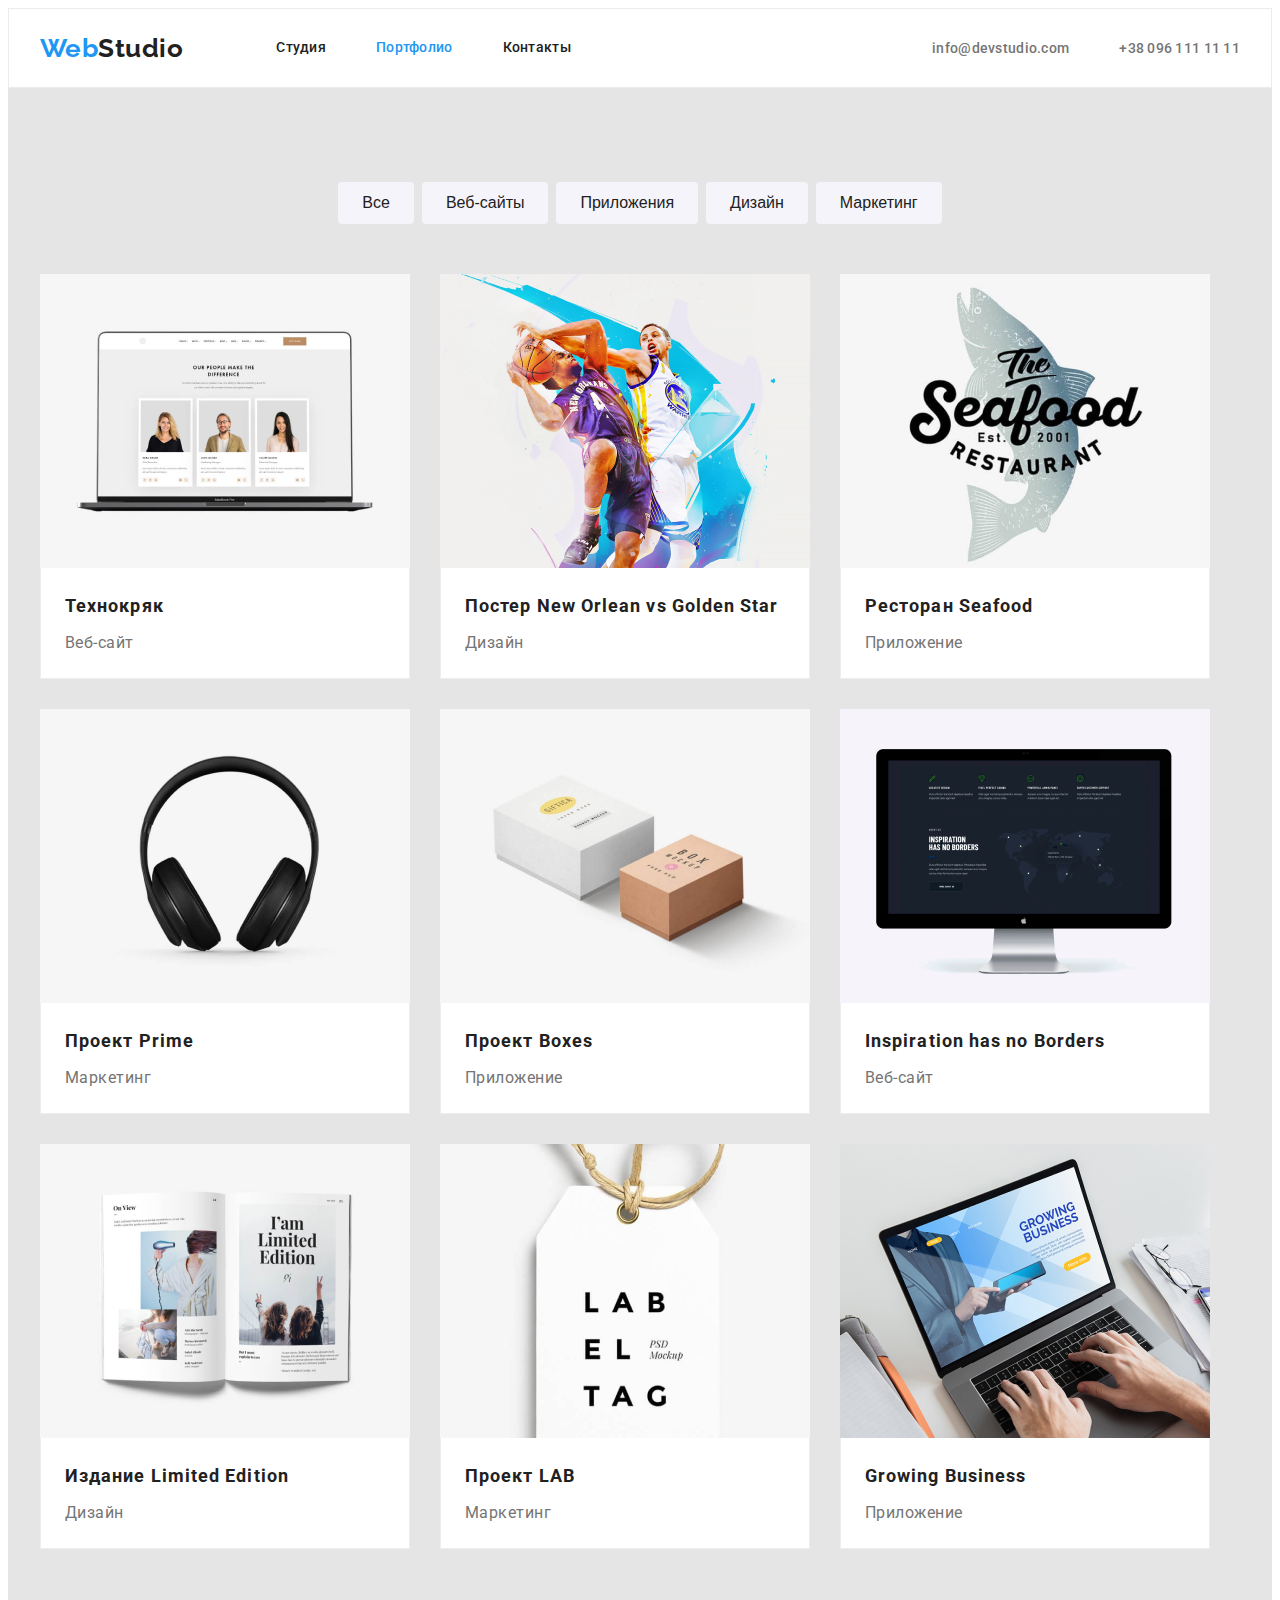
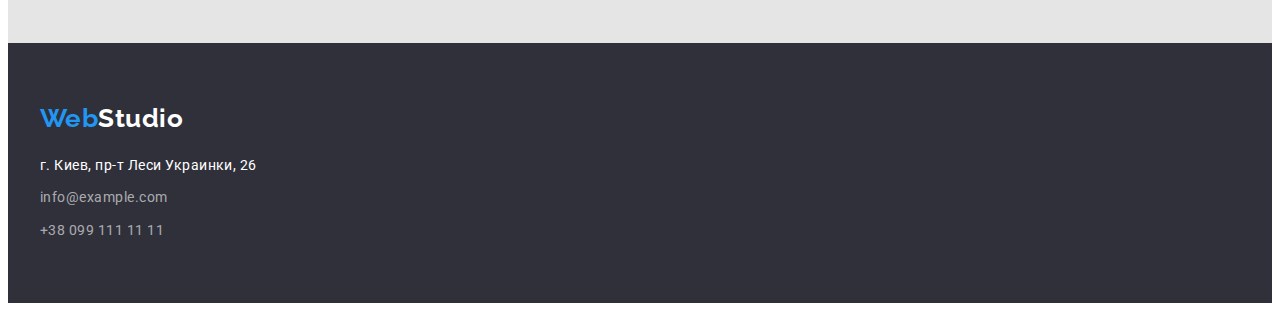
==== commit 250c77d2: "по фиксил сам" ====
--- a/portfolio.html
+++ b/portfolio.html
@@ -90,8 +90,10 @@
                   width="370"
                   height="294"
                 />
-                <h3 class="section-title">Технокряк</h3>
-                <p class="section-text work">Веб-сайт</p>
+                <div class="cards">
+                  <h3 class="section-title">Технокряк</h3>
+                  <p class="section-text work">Веб-сайт</p>
+                </div>
               </a>
             </li>
             <li class="pic-flex">
@@ -103,8 +105,12 @@
                   width="370"
                   height="294"
                 />
-                <h3 class="section-title">Постер New Orlean vs Golden Star</h3>
-                <p class="section-text work">Дизайн</p>
+                <div class="cards">
+                  <h3 class="section-title">
+                    Постер New Orlean vs Golden Star
+                  </h3>
+                  <p class="section-text work">Дизайн</p>
+                </div>
               </a>
             </li>
             <li class="pic-flex">
@@ -116,8 +122,10 @@
                   width="370"
                   height="294"
                 />
-                <h3 class="section-title">Ресторан Seafood</h3>
-                <p class="section-text work">Приложение</p>
+                <div class="cards">
+                  <h3 class="section-title">Ресторан Seafood</h3>
+                  <p class="section-text work">Приложение</p>
+                </div>
               </a>
             </li>
             <li class="pic-flex">
@@ -129,8 +137,10 @@
                   width="370"
                   height="294"
                 />
-                <h3 class="section-title">Проект Prime</h3>
-                <p class="section-text work">Маркетинг</p>
+                <div class="cards">
+                  <h3 class="section-title">Проект Prime</h3>
+                  <p class="section-text work">Маркетинг</p>
+                </div>
               </a>
             </li>
             <li class="pic-flex">
@@ -142,8 +152,10 @@
                   width="370"
                   height="294"
                 />
-                <h3 class="section-title">Проект Boxes</h3>
-                <p class="section-text work">Приложение</p>
+                <div class="cards">
+                  <h3 class="section-title">Проект Boxes</h3>
+                  <p class="section-text work">Приложение</p>
+                </div>
               </a>
             </li>
             <li class="pic-flex">
@@ -155,8 +167,10 @@
                   width="370"
                   height="294"
                 />
-                <h3 class="section-title">Inspiration has no Borders</h3>
-                <p class="section-text work">Веб-сайт</p>
+                <div class="cards">
+                  <h3 class="section-title">Inspiration has no Borders</h3>
+                  <p class="section-text work">Веб-сайт</p>
+                </div>
               </a>
             </li>
             <li class="pic-flex">
@@ -168,8 +182,10 @@
                   width="370"
                   height="294"
                 />
-                <h3 class="section-title">Издание Limited Edition</h3>
-                <p class="section-text work">Дизайн</p>
+                <div class="cards">
+                  <h3 class="section-title">Издание Limited Edition</h3>
+                  <p class="section-text work">Дизайн</p>
+                </div>
               </a>
             </li>
             <li class="pic-flex">
@@ -181,8 +197,10 @@
                   width="370"
                   height="294"
                 />
-                <h3 class="section-title">Проект LAB</h3>
-                <p class="section-text work">Маркетинг</p>
+                <div class="cards">
+                  <h3 class="section-title">Проект LAB</h3>
+                  <p class="section-text work">Маркетинг</p>
+                </div>
               </a>
             </li>
             <li class="pic-flex">
@@ -194,8 +212,10 @@
                   width="370"
                   height="294"
                 />
-                <h3 class="section-title">Growing Business</h3>
-                <p class="section-text work">Приложение</p>
+                <div class="cards">
+                  <h3 class="section-title">Growing Business</h3>
+                  <p class="section-text work">Приложение</p>
+                </div>
               </a>
             </li>
           </ul>
--- a/css/styles.css
+++ b/css/styles.css
@@ -28,6 +28,10 @@
   letter-spacing: 0.03em;
 }
 
+header {
+  border: 1px solid #ececec;
+}
+
 a {
   text-decoration: none;
 }
@@ -45,6 +49,14 @@
   margin-right: auto;
   width: 1200px;
   padding: 0 15px;
+}
+
+.vizually-hidden {
+  position: absolute;
+  clip: rect(0 0 0 0);
+  width: 1px;
+  height: 1px;
+  margin: -1px;
 }
 
 /* Шапка */
@@ -399,14 +411,6 @@
 
 /* Наши работы  */
 
-.vizually-hidden {
-  position: absolute;
-  clip: rect(0 0 0 0);
-  width: 1px;
-  height: 1px;
-  margin: -1px;
-}
-
 .section-workcin {
   padding-top: 94px;
   padding-bottom: 94px;
@@ -417,7 +421,6 @@
 .section-workcin .section-title {
   margin: 0;
   margin-bottom: 4px;
-  margin-left: 24px;
 
   color: var(--primary-text-color);
   font-weight: 700;
@@ -428,8 +431,6 @@
 
 .section-text {
   margin: 0;
-  margin-bottom: 20px;
-  margin-left: 24px;
 
   color: var(--title-text-color);
   font-weight: 400;
@@ -442,16 +443,22 @@
 .pic-box {
   display: flex;
   flex-wrap: wrap;
-  margin: -13px;
+  margin: -15px;
 }
 .pic-flex {
-  margin: 13px;
-
-  box-sizing: border-box;
+  margin: 15px;
+}
+
+.pic {
+  display: block;
+}
+
+.cards {
+  display: block;
+  padding: 20px 24px;
+
+  border-left: 1px solid #eeeeee;
+  border-right: 1px solid #eeeeee;
+  border-bottom: 1px solid #eeeeee;
   background: #ffffff;
-  border: 1px solid #eeeeee;
-}
-
-.pic {
-  margin-bottom: 30px;
-}
+}
